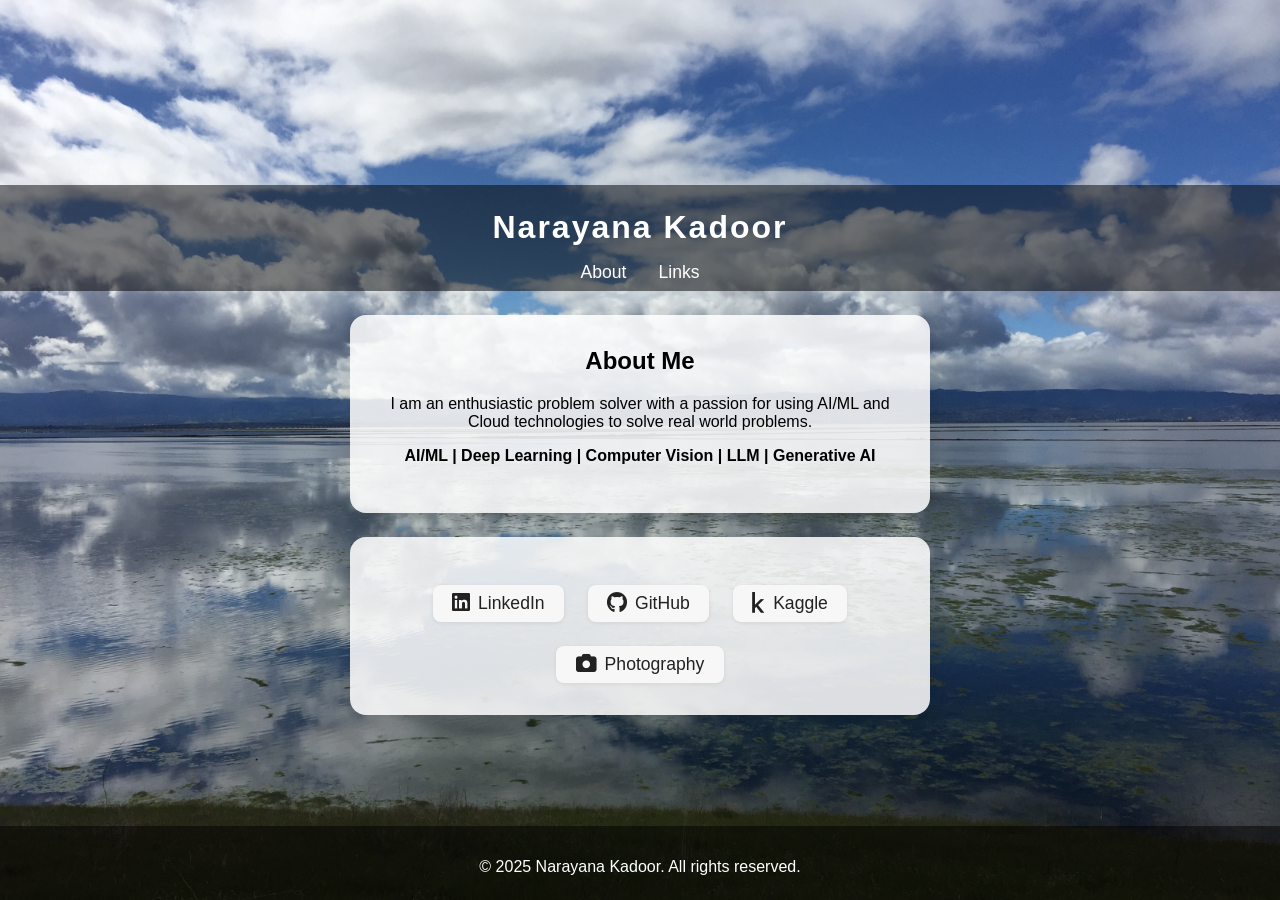
==== index.html @ 8e557610 "Updated image" ====
<!--<!DOCTYPE html> -->
<html lang="en">
<head>
    <meta charset="UTF-8">
    <meta name="viewport" content="width=device-width, initial-scale=1.0">
    <title>Welcome to My Website</title>
    <link rel="stylesheet" href="styles.css">
    <link rel="stylesheet" href="https://cdnjs.cloudflare.com/ajax/libs/font-awesome/6.0.0/css/all.min.css">
</head>
<body>
    <div class="hero">
        <nav>
            <div class="logo">Narayana Kadoor</div>
            <ul class="nav-links">
                <li><a href="#about">About</a></li>
                <li><a href="#social">Links</a></li>
            </ul>
        </nav>
    </div>

    <section id="about" class="section">
        <div class="container">
            <h2>About Me</h2>
            <p style="text-align: center">I am an enthusiastic problem solver with a passion for using AI/ML and Cloud technologies to solve real world problems.</p>
            <p style="text-align: center"><b>AI/ML | Deep Learning | Computer Vision | LLM | Generative AI</b></p>
        </div>
    </section>

    <section id="social" class="section">
        <div class="container">
            <div class="social-links">
                <a href="https://linkedin.com/in/nkadoor" class="social-link" target="_blank">
                    <i class="fab fa-linkedin"></i>
                    <span>LinkedIn</span>
                </a>
                <a href="https://github.com/nk2001" class="social-link" target="_blank">
                    <i class="fab fa-github"></i>
                    <span>GitHub</span>
                </a>
                <a href="https://kaggle.com/nkad2020" class="social-link" target="_blank">
                    <i class="fab fa-kaggle"></i>
                    <span>Kaggle</span>
                </a>
                <a href="https://www.flickr.com/photos/nkadoor/" class="social-link" target="_blank">
                    <i class="fas fa-camera"></i>
                    <span>Photography</span>
                </a>
            </div>
        </div>
    </section>

    <footer>
        <div class="container">
            <p>&copy; 2025 Narayana Kadoor. All rights reserved.</p>
        </div>
    </footer>
</body>
</html>
---- styles.css ----
/* Reset and base styles */
html, body {
  height: 100%;
  margin: 0;
  padding: 0;
  overflow: hidden; /* Prevent scrolling */
  font-family: 'Segoe UI', Arial, sans-serif;
}

body {
  min-height: 100vh;
  min-width: 100vw;
  background: url('images/background.jpg') no-repeat center center fixed;
  background-size: cover;
  display: flex;
  flex-direction: column;
  justify-content: center;
  align-items: center;
}

.hero {
  width: 100vw;
  background: rgba(0,0,0,0.5);
  padding: 1.5rem 0 0.5rem 0;
  box-sizing: border-box;
}

.logo {
  color: #fff;
  font-size: 2rem;
  font-weight: bold;
  letter-spacing: 2px;
  text-align: center;
}

nav {
  display: flex;
  flex-direction: column;
  align-items: center;
}

.nav-links {
  list-style: none;
  padding: 0;
  margin: 1rem 0 0 0;
  display: flex;
  gap: 2rem;
}

.nav-links li a {
  color: #fff;
  text-decoration: none;
  font-size: 1.1rem;
  font-weight: 500;
  transition: color 0.2s;
}

.nav-links li a:hover {
  color: #ffd700;
}

.section {
  background: rgba(255,255,255,0.85);
  border-radius: 16px;
  margin: 1.5rem auto 0 auto;
  padding: 2rem 2.5rem;
  max-width: 500px;
  box-shadow: 0 2px 16px rgba(0,0,0,0.12);
  text-align: center;
}

.section h2 {
  margin-top: 0;
}

.social-links {
  display: flex;
  flex-wrap: wrap;
  justify-content: center;
  gap: 1.5rem;
  margin-top: 1rem;
}

.social-link {
  display: flex;
  align-items: center;
  gap: 0.5rem;
  background: #f7f7f7;
  border-radius: 8px;
  padding: 0.5rem 1.2rem;
  text-decoration: none;
  color: #222;
  font-weight: 500;
  font-size: 1.1rem;
  box-shadow: 0 1px 4px rgba(0,0,0,0.08);
  transition: background 0.2s, color 0.2s;
}

.social-link i {
  font-size: 1.3rem;
}

.social-link:hover {
  background: #0077cc;
  color: #fff;
}

footer {
  width: 100vw;
  text-align: center;
  padding: 1rem 0 0.5rem 0;
  color: #fff;
  background: rgba(0,0,0,0.5);
  position: absolute;
  bottom: 0;
  left: 0;
}

@media (max-width: 600px) {
  .section {
    padding: 1rem 0.5rem;
    max-width: 95vw;
  }
  .nav-links {
    gap: 1rem;
  }
  .social-links {
    gap: 0.7rem;
  }
}
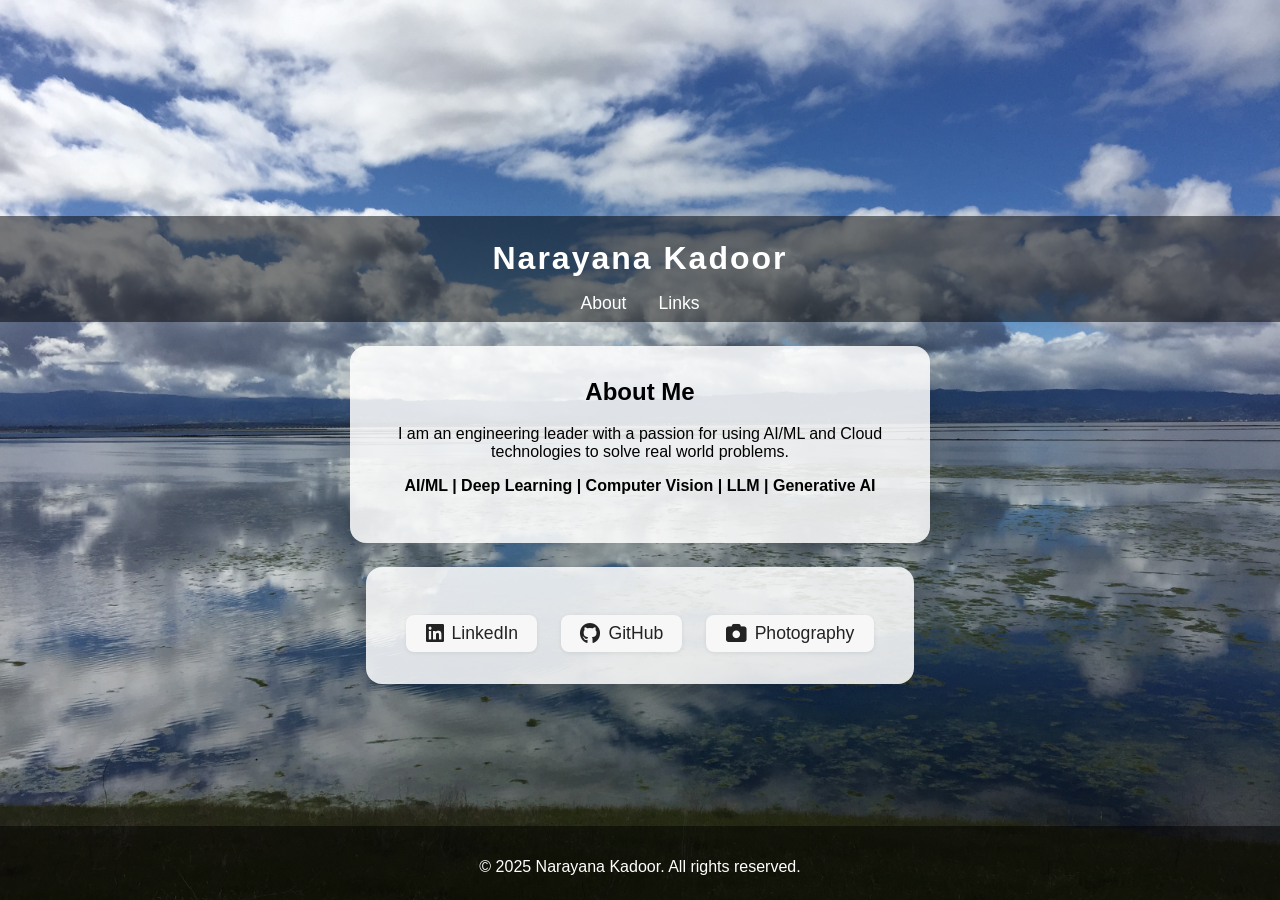
==== commit 944584be: "Update index.html" ====
--- a/index.html
+++ b/index.html
@@ -21,7 +21,7 @@
     <section id="about" class="section">
         <div class="container">
             <h2>About Me</h2>
-            <p style="text-align: center">I am an enthusiastic problem solver with a passion for using AI/ML and Cloud technologies to solve real world problems.</p>
+            <p style="text-align: center">I am an engineering leader with a passion for using AI/ML and Cloud technologies to solve real world problems.</p>
             <p style="text-align: center"><b>AI/ML | Deep Learning | Computer Vision | LLM | Generative AI</b></p>
         </div>
     </section>
@@ -37,10 +37,6 @@
                     <i class="fab fa-github"></i>
                     <span>GitHub</span>
                 </a>
-                <a href="https://kaggle.com/nkad2020" class="social-link" target="_blank">
-                    <i class="fab fa-kaggle"></i>
-                    <span>Kaggle</span>
-                </a>
                 <a href="https://www.flickr.com/photos/nkadoor/" class="social-link" target="_blank">
                     <i class="fas fa-camera"></i>
                     <span>Photography</span>
@@ -55,4 +51,4 @@
         </div>
     </footer>
 </body>
-</html> +</html> 
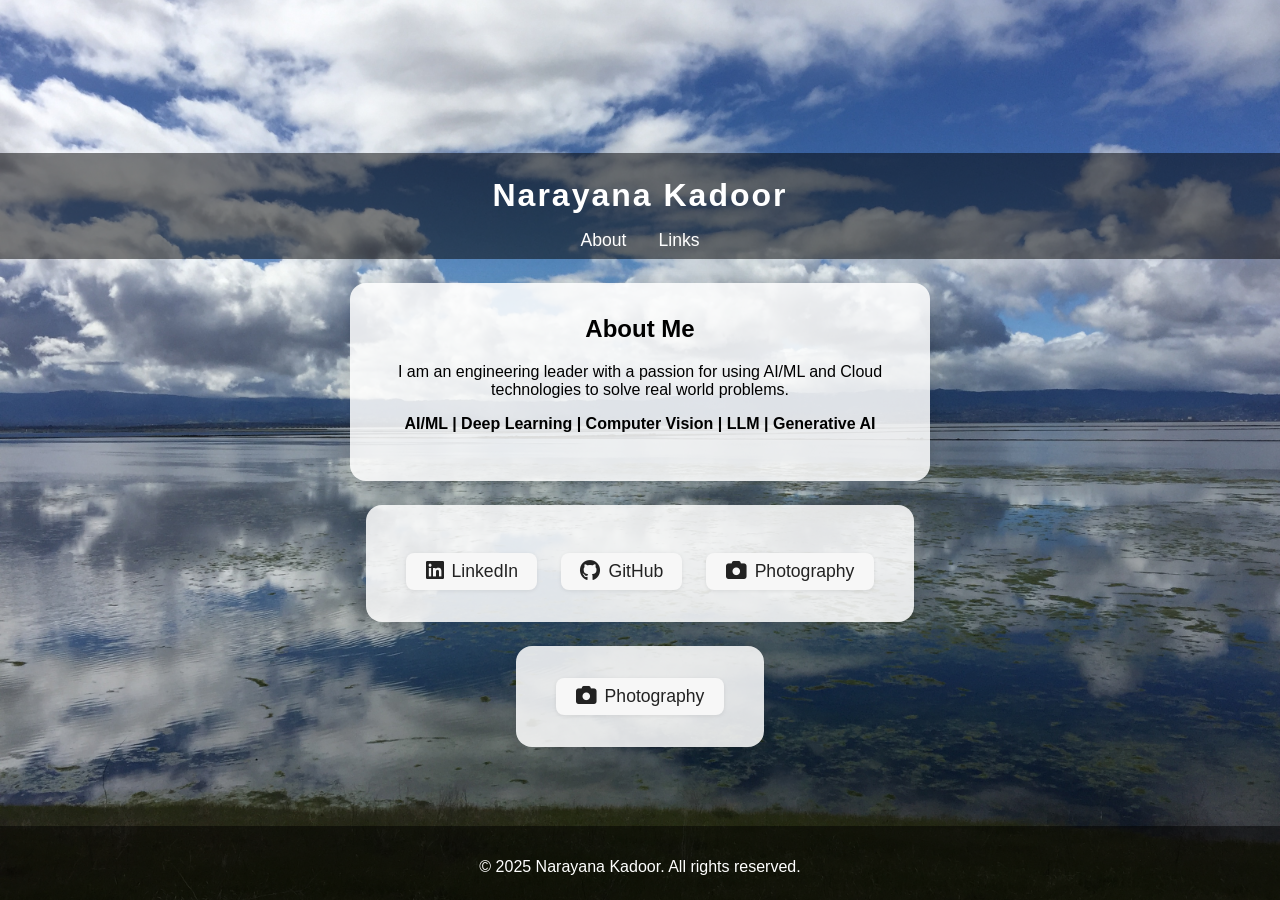
==== commit edaa633e: "Update index.html" ====
--- a/index.html
+++ b/index.html
@@ -44,7 +44,17 @@
             </div>
         </div>
     </section>
-
+  <section id="social" class="section">
+        <div class="container">
+            <div class="personal-links">
+                <a href="https://www.flickr.com/photos/nkadoor/" class="social-link" target="_blank">
+                    <i class="fas fa-camera"></i>
+                    <span>Photography</span>
+                </a>
+           </div>
+        </div>
+      </section>
+    
     <footer>
         <div class="container">
             <p>&copy; 2025 Narayana Kadoor. All rights reserved.</p>
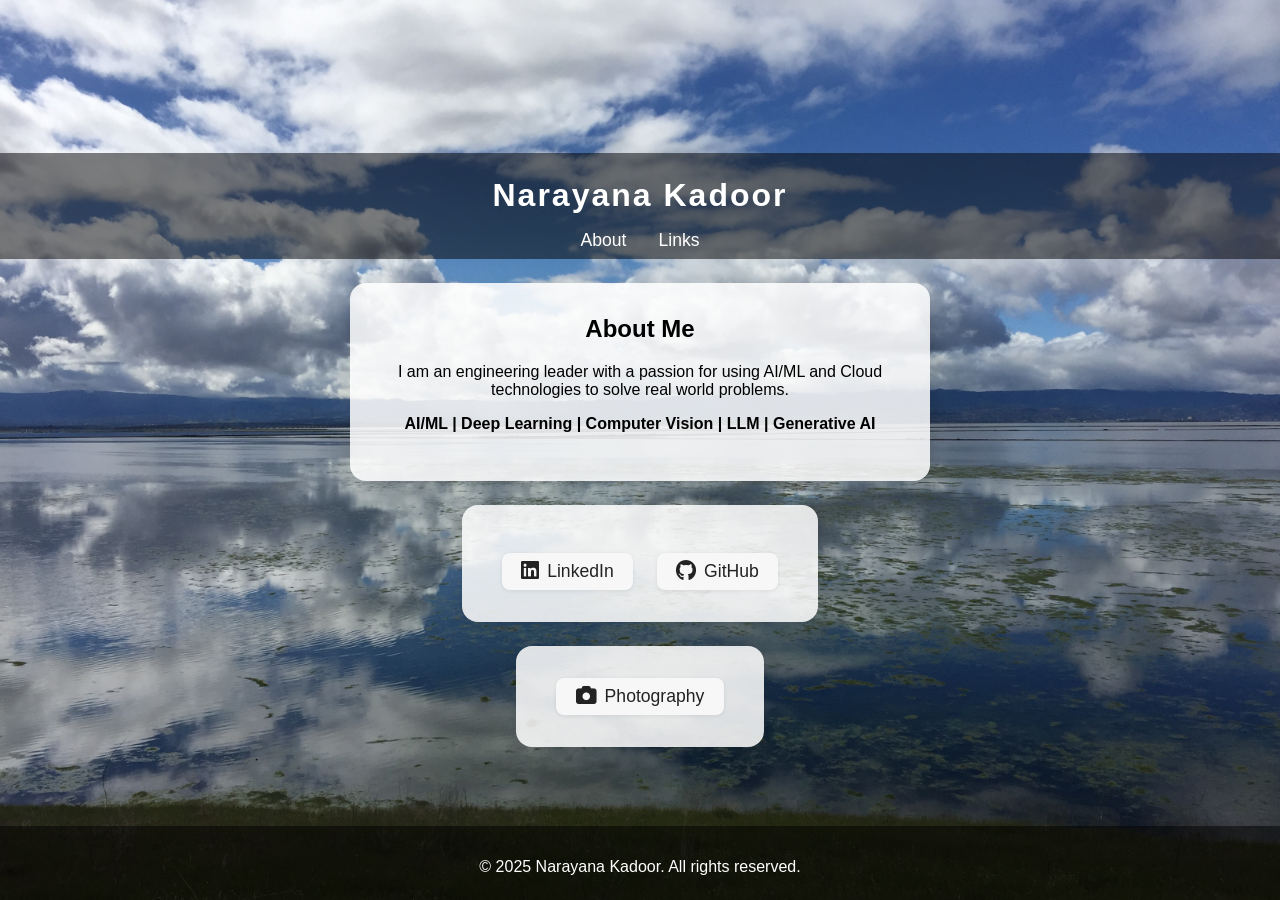
==== commit ace54dd7: "Update index.html" ====
--- a/index.html
+++ b/index.html
@@ -37,10 +37,6 @@
                     <i class="fab fa-github"></i>
                     <span>GitHub</span>
                 </a>
-                <a href="https://www.flickr.com/photos/nkadoor/" class="social-link" target="_blank">
-                    <i class="fas fa-camera"></i>
-                    <span>Photography</span>
-                </a>
             </div>
         </div>
     </section>
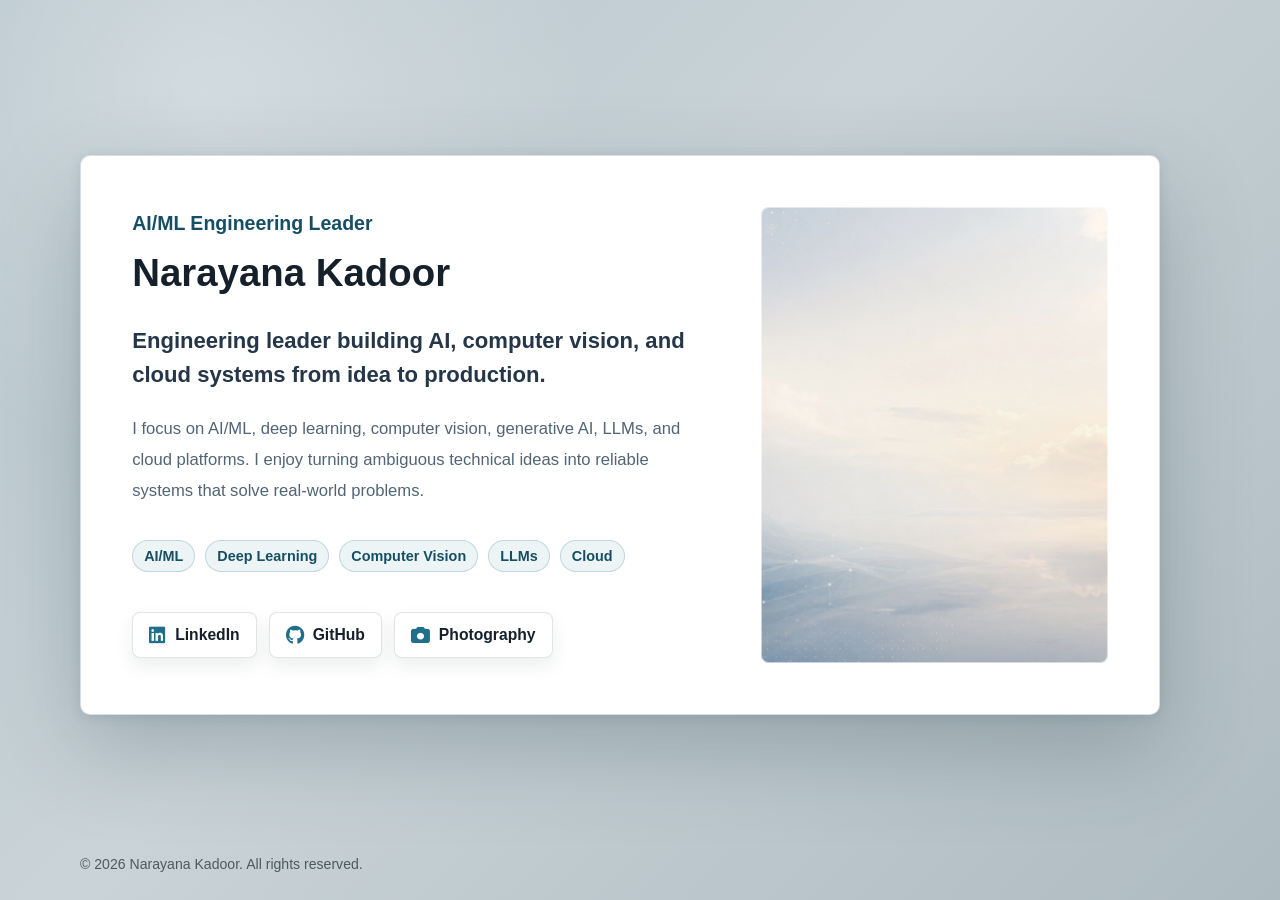
==== commit adcbe9de: "Polish personal website landing page" ====
--- a/index.html
+++ b/index.html
@@ -1,60 +1,58 @@
-<!--<!DOCTYPE html> -->
+<!DOCTYPE html>
 <html lang="en">
 <head>
     <meta charset="UTF-8">
     <meta name="viewport" content="width=device-width, initial-scale=1.0">
-    <title>Welcome to My Website</title>
+    <meta name="description" content="Narayana Kadoor is an engineering leader focused on AI/ML, computer vision, generative AI, and cloud platforms.">
+    <link rel="canonical" href="https://nkadoor.com/">
+    <meta property="og:title" content="Narayana Kadoor | AI/ML Engineering Leader">
+    <meta property="og:description" content="Engineering leader building AI, computer vision, and cloud systems from idea to production.">
+    <meta property="og:type" content="website">
+    <meta property="og:url" content="https://nkadoor.com/">
+    <meta property="og:image" content="https://nkadoor.com/images/background-professional.jpg">
+    <title>Narayana Kadoor | AI/ML Engineering Leader</title>
     <link rel="stylesheet" href="styles.css">
     <link rel="stylesheet" href="https://cdnjs.cloudflare.com/ajax/libs/font-awesome/6.0.0/css/all.min.css">
 </head>
 <body>
-    <div class="hero">
-        <nav>
-            <div class="logo">Narayana Kadoor</div>
-            <ul class="nav-links">
-                <li><a href="#about">About</a></li>
-                <li><a href="#social">Links</a></li>
-            </ul>
-        </nav>
-    </div>
+    <main class="page-shell">
+        <section id="about" class="profile-panel" aria-labelledby="intro-title">
+            <div class="profile-copy">
+                <p class="eyebrow">AI/ML Engineering Leader</p>
+                <h1 id="intro-title">Narayana Kadoor</h1>
+                <p class="lede">Engineering leader building AI, computer vision, and cloud systems from idea to production.</p>
+                <p class="bio">I focus on AI/ML, deep learning, computer vision, generative AI, LLMs, and cloud platforms. I enjoy turning ambiguous technical ideas into reliable systems that solve real-world problems.</p>
 
-    <section id="about" class="section">
-        <div class="container">
-            <h2>About Me</h2>
-            <p style="text-align: center">I am an engineering leader with a passion for using AI/ML and Cloud technologies to solve real world problems.</p>
-            <p style="text-align: center"><b>AI/ML | Deep Learning | Computer Vision | LLM | Generative AI</b></p>
-        </div>
-    </section>
+                <ul class="expertise-list" aria-label="Areas of expertise">
+                    <li>AI/ML</li>
+                    <li>Deep Learning</li>
+                    <li>Computer Vision</li>
+                    <li>LLMs</li>
+                    <li>Cloud</li>
+                </ul>
 
-    <section id="social" class="section">
-        <div class="container">
-            <div class="social-links">
-                <a href="https://linkedin.com/in/nkadoor" class="social-link" target="_blank">
-                    <i class="fab fa-linkedin"></i>
-                    <span>LinkedIn</span>
-                </a>
-                <a href="https://github.com/nk2001" class="social-link" target="_blank">
-                    <i class="fab fa-github"></i>
-                    <span>GitHub</span>
-                </a>
+                <div id="links" class="social-links" aria-label="Profile links">
+                    <a href="https://linkedin.com/in/nkadoor" class="social-link" target="_blank" rel="noopener noreferrer">
+                        <i class="fab fa-linkedin"></i>
+                        <span>LinkedIn</span>
+                    </a>
+                    <a href="https://github.com/nk2001" class="social-link" target="_blank" rel="noopener noreferrer">
+                        <i class="fab fa-github"></i>
+                        <span>GitHub</span>
+                    </a>
+                    <a href="https://www.flickr.com/photos/nkadoor/" class="social-link" target="_blank" rel="noopener noreferrer">
+                        <i class="fas fa-camera"></i>
+                        <span>Photography</span>
+                    </a>
+                </div>
             </div>
-        </div>
-    </section>
-  <section id="social" class="section">
-        <div class="container">
-            <div class="personal-links">
-                <a href="https://www.flickr.com/photos/nkadoor/" class="social-link" target="_blank">
-                    <i class="fas fa-camera"></i>
-                    <span>Photography</span>
-                </a>
-           </div>
-        </div>
-      </section>
-    
-    <footer>
-        <div class="container">
-            <p>&copy; 2025 Narayana Kadoor. All rights reserved.</p>
-        </div>
-    </footer>
+
+            <div class="profile-visual" aria-hidden="true"></div>
+        </section>
+
+        <footer>
+            <p>&copy; 2026 Narayana Kadoor. All rights reserved.</p>
+        </footer>
+    </main>
 </body>
-</html> 
+</html>
--- a/styles.css
+++ b/styles.css
@@ -1,130 +1,194 @@
-/* Reset and base styles */
-html, body {
-  height: 100%;
-  margin: 0;
-  padding: 0;
-  overflow: hidden; /* Prevent scrolling */
-  font-family: 'Segoe UI', Arial, sans-serif;
+* {
+  box-sizing: border-box;
+}
+
+:root {
+  --ink: #15202b;
+  --muted: #526476;
+  --panel: #ffffff;
+  --panel-border: rgba(31, 83, 104, 0.18);
+  --accent: #1f6f8b;
+  --accent-dark: #164f63;
+  --white: #fff;
+  --page: #c9d3d8;
+}
+
+html {
+  min-height: 100%;
+  scroll-behavior: smooth;
 }
 
 body {
   min-height: 100vh;
-  min-width: 100vw;
-  background: url('images/background.jpg') no-repeat center center fixed;
-  background-size: cover;
-  display: flex;
-  flex-direction: column;
-  justify-content: center;
-  align-items: center;
+  margin: 0;
+  color: var(--ink);
+  font-family: "Segoe UI", Arial, sans-serif;
+  background:
+    radial-gradient(circle at 16% 10%, rgba(255, 255, 255, 0.32), transparent 24rem),
+    linear-gradient(135deg, #b8c7ce 0%, var(--page) 44%, #aebbc1 100%);
 }
 
-.hero {
-  width: 100vw;
-  background: rgba(0,0,0,0.5);
-  padding: 1.5rem 0 0.5rem 0;
-  box-sizing: border-box;
+a {
+  color: inherit;
 }
 
-.logo {
-  color: #fff;
-  font-size: 2rem;
-  font-weight: bold;
-  letter-spacing: 2px;
-  text-align: center;
+.page-shell {
+  width: min(1120px, calc(100% - 40px));
+  min-height: 100vh;
+  margin: 0 auto;
+  padding: 42px 0 28px;
+  display: grid;
+  grid-template-rows: 1fr auto;
+  gap: 28px;
 }
 
-nav {
-  display: flex;
-  flex-direction: column;
-  align-items: center;
+.profile-panel {
+  align-self: center;
+  display: grid;
+  grid-template-columns: minmax(0, 1.25fr) minmax(320px, 0.75fr);
+  gap: clamp(28px, 4vw, 52px);
+  width: min(1080px, 100%);
+  min-height: 560px;
+  padding: clamp(30px, 4vw, 54px);
+  border: 1px solid var(--panel-border);
+  border-radius: 10px;
+  background: var(--panel);
+  box-shadow:
+    0 34px 90px rgba(47, 68, 79, 0.28),
+    0 2px 12px rgba(47, 68, 79, 0.12);
 }
 
-.nav-links {
-  list-style: none;
-  padding: 0;
-  margin: 1rem 0 0 0;
-  display: flex;
-  gap: 2rem;
+.profile-copy {
+  align-self: center;
 }
 
-.nav-links li a {
-  color: #fff;
-  text-decoration: none;
-  font-size: 1.1rem;
-  font-weight: 500;
-  transition: color 0.2s;
+.eyebrow {
+  margin: 0 0 16px;
+  color: var(--accent-dark);
+  font-size: clamp(1rem, 1.7vw, 1.22rem);
+  font-weight: 750;
+  letter-spacing: 0;
+  text-transform: none;
 }
 
-.nav-links li a:hover {
-  color: #ffd700;
+h1 {
+  margin: 0;
+  color: var(--ink);
+  font-size: clamp(2rem, 3vw, 2.75rem);
+  line-height: 1.12;
+  letter-spacing: 0;
 }
 
-.section {
-  background: rgba(255,255,255,0.85);
-  border-radius: 16px;
-  margin: 1.5rem auto 0 auto;
-  padding: 2rem 2.5rem;
-  max-width: 500px;
-  box-shadow: 0 2px 16px rgba(0,0,0,0.12);
-  text-align: center;
+.lede {
+  max-width: 650px;
+  margin: 30px 0 0;
+  color: #243647;
+  font-size: clamp(1.12rem, 2vw, 1.38rem);
+  font-weight: 650;
+  line-height: 1.55;
 }
 
-.section h2 {
-  margin-top: 0;
+.profile-visual {
+  min-height: 100%;
+  border-radius: 8px;
+  background:
+    linear-gradient(180deg, rgba(255, 255, 255, 0.08), rgba(21, 32, 43, 0.05)),
+    url("images/background-professional.jpg") center / cover no-repeat;
+  box-shadow: inset 0 0 0 1px rgba(255, 255, 255, 0.55);
+}
+
+.bio {
+  max-width: 660px;
+  margin: 22px 0 0;
+  color: var(--muted);
+  font-size: 1.04rem;
+  line-height: 1.85;
+}
+
+.expertise-list {
+  display: flex;
+  flex-wrap: wrap;
+  gap: 10px;
+  margin: 34px 0 0;
+  padding: 0;
+  list-style: none;
+}
+
+.expertise-list li {
+  padding: 7px 11px;
+  border: 1px solid rgba(31, 111, 139, 0.22);
+  border-radius: 999px;
+  color: var(--accent-dark);
+  background: rgba(31, 111, 139, 0.08);
+  font-size: 0.9rem;
+  font-weight: 700;
 }
 
 .social-links {
   display: flex;
   flex-wrap: wrap;
-  justify-content: center;
-  gap: 1.5rem;
-  margin-top: 1rem;
+  gap: 12px;
+  margin-top: 40px;
 }
 
 .social-link {
-  display: flex;
+  display: inline-flex;
   align-items: center;
-  gap: 0.5rem;
-  background: #f7f7f7;
+  justify-content: center;
+  gap: 9px;
+  min-height: 46px;
+  padding: 0 16px;
+  border: 1px solid rgba(21, 32, 43, 0.12);
   border-radius: 8px;
-  padding: 0.5rem 1.2rem;
+  color: var(--ink);
+  background: var(--white);
+  box-shadow: 0 8px 18px rgba(21, 32, 43, 0.08);
+  font-size: 0.98rem;
+  font-weight: 700;
   text-decoration: none;
-  color: #222;
-  font-weight: 500;
-  font-size: 1.1rem;
-  box-shadow: 0 1px 4px rgba(0,0,0,0.08);
-  transition: background 0.2s, color 0.2s;
+  transition: transform 160ms ease, border-color 160ms ease, box-shadow 160ms ease;
 }
 
 .social-link i {
-  font-size: 1.3rem;
+  color: var(--accent);
+  font-size: 1.18rem;
 }
 
-.social-link:hover {
-  background: #0077cc;
-  color: #fff;
+.social-link:hover,
+.social-link:focus-visible {
+  border-color: rgba(31, 111, 139, 0.45);
+  box-shadow: 0 12px 24px rgba(21, 32, 43, 0.13);
+  transform: translateY(-2px);
 }
 
 footer {
-  width: 100vw;
-  text-align: center;
-  padding: 1rem 0 0.5rem 0;
-  color: #fff;
-  background: rgba(0,0,0,0.5);
-  position: absolute;
-  bottom: 0;
-  left: 0;
+  color: rgba(21, 32, 43, 0.68);
+  font-size: 0.88rem;
 }
 
-@media (max-width: 600px) {
-  .section {
-    padding: 1rem 0.5rem;
-    max-width: 95vw;
+footer p {
+  margin: 0;
+}
+
+@media (max-width: 700px) {
+  .page-shell {
+    width: min(100% - 28px, 560px);
+    gap: 22px;
+    padding: 18px 0;
   }
-  .nav-links {
-    gap: 1rem;
+
+  .profile-panel {
+    display: block;
+    padding: 30px 22px;
+    min-height: 0;
   }
-  .social-links {
-    gap: 0.7rem;
+
+  .profile-visual {
+    min-height: 190px;
+    margin-top: 32px;
   }
-} +
+  .social-link {
+    flex: 1 1 145px;
+  }
+}
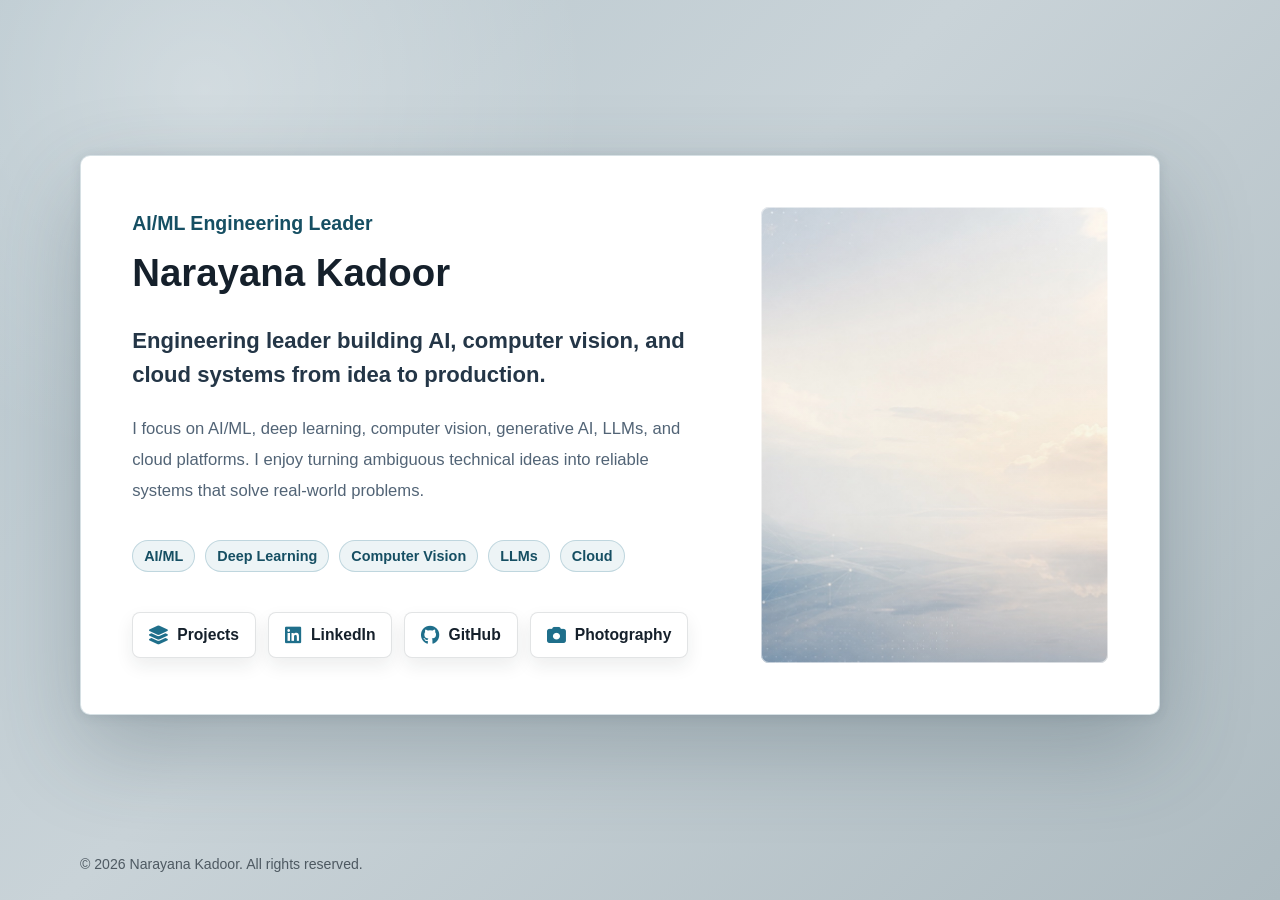
==== commit bd95ed0b: "Add projects page" ====
--- a/index.html
+++ b/index.html
@@ -32,6 +32,10 @@
                 </ul>
 
                 <div id="links" class="social-links" aria-label="Profile links">
+                    <a href="projects/" class="social-link">
+                        <i class="fas fa-layer-group"></i>
+                        <span>Projects</span>
+                    </a>
                     <a href="https://linkedin.com/in/nkadoor" class="social-link" target="_blank" rel="noopener noreferrer">
                         <i class="fab fa-linkedin"></i>
                         <span>LinkedIn</span>
--- a/styles.css
+++ b/styles.css
@@ -170,6 +170,102 @@
   margin: 0;
 }
 
+.projects-shell {
+  width: min(1180px, calc(100% - 40px));
+}
+
+.projects-panel {
+  align-self: center;
+  width: 100%;
+  padding: clamp(30px, 4vw, 54px);
+  border: 1px solid var(--panel-border);
+  border-radius: 10px;
+  background: var(--panel);
+  box-shadow:
+    0 34px 90px rgba(47, 68, 79, 0.28),
+    0 2px 12px rgba(47, 68, 79, 0.12);
+}
+
+.projects-intro {
+  max-width: 720px;
+}
+
+.back-link {
+  display: inline-flex;
+  align-items: center;
+  gap: 8px;
+  margin-bottom: 30px;
+  color: var(--accent-dark);
+  font-size: 0.94rem;
+  font-weight: 750;
+  text-decoration: none;
+}
+
+.back-link:hover,
+.back-link:focus-visible {
+  color: var(--ink);
+}
+
+.project-grid {
+  display: grid;
+  grid-template-columns: repeat(3, minmax(0, 1fr));
+  gap: 18px;
+  margin-top: 42px;
+}
+
+.project-card {
+  display: flex;
+  min-height: 260px;
+  padding: 24px;
+  flex-direction: column;
+  justify-content: space-between;
+  border: 1px solid rgba(21, 32, 43, 0.1);
+  border-radius: 8px;
+  background:
+    linear-gradient(180deg, rgba(248, 251, 252, 0.98), rgba(239, 245, 248, 0.94));
+  box-shadow: 0 12px 28px rgba(47, 68, 79, 0.08);
+}
+
+.project-kicker {
+  margin: 0 0 14px;
+  color: var(--accent-dark);
+  font-size: 0.78rem;
+  font-weight: 800;
+  letter-spacing: 0.08em;
+  text-transform: uppercase;
+}
+
+.project-card h2 {
+  margin: 0;
+  color: var(--ink);
+  font-size: 1.32rem;
+  line-height: 1.25;
+  letter-spacing: 0;
+}
+
+.project-card p {
+  margin: 16px 0 0;
+  color: var(--muted);
+  font-size: 0.98rem;
+  line-height: 1.7;
+}
+
+.project-link {
+  display: inline-flex;
+  align-items: center;
+  gap: 9px;
+  width: fit-content;
+  margin-top: 28px;
+  color: var(--accent-dark);
+  font-weight: 800;
+  text-decoration: none;
+}
+
+.project-link:hover,
+.project-link:focus-visible {
+  color: var(--ink);
+}
+
 @media (max-width: 700px) {
   .page-shell {
     width: min(100% - 28px, 560px);
@@ -191,4 +287,18 @@
   .social-link {
     flex: 1 1 145px;
   }
-}
+
+  .project-grid {
+    grid-template-columns: 1fr;
+  }
+
+  .project-card {
+    min-height: 0;
+  }
+}
+
+@media (min-width: 701px) and (max-width: 960px) {
+  .project-grid {
+    grid-template-columns: repeat(2, minmax(0, 1fr));
+  }
+}
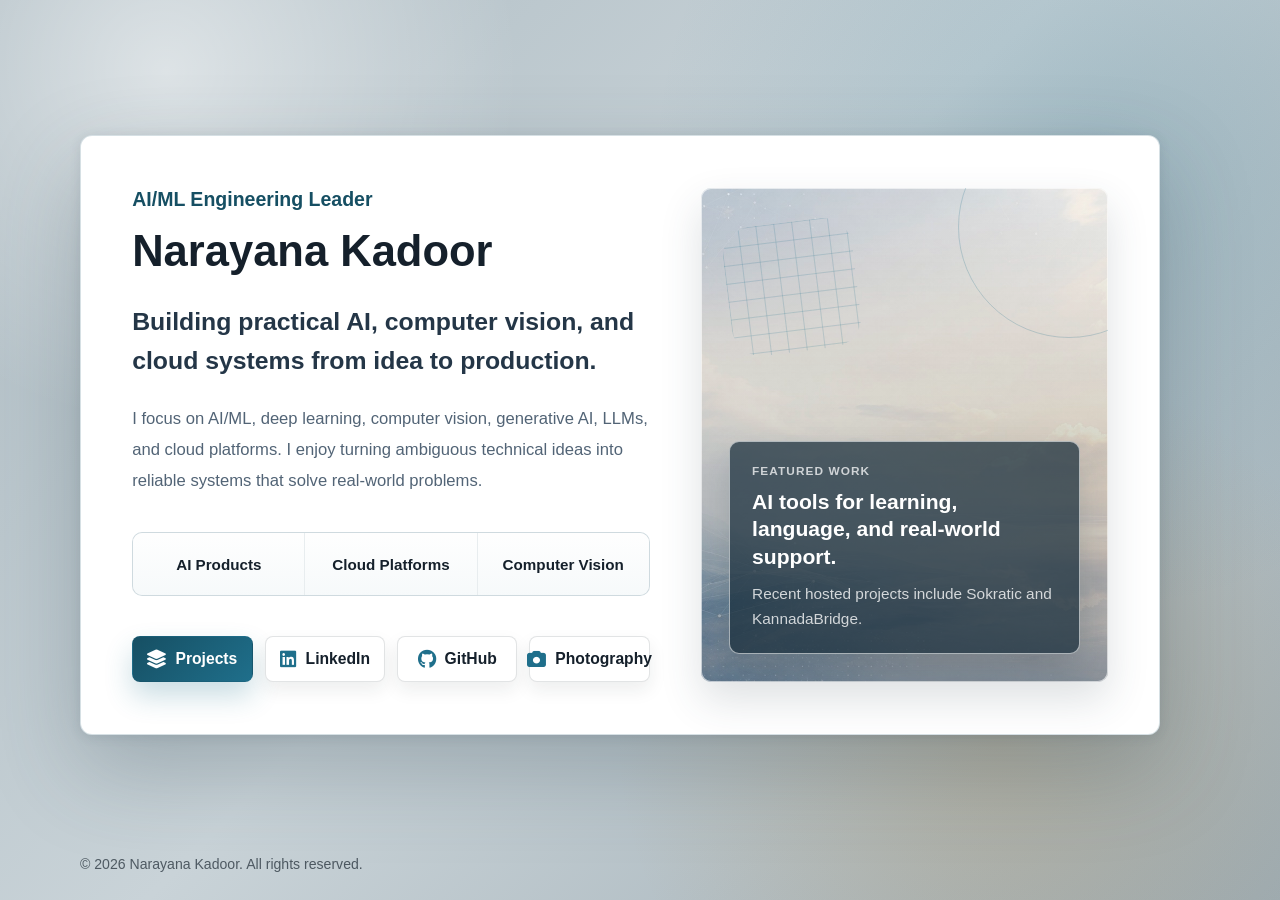
==== commit e55108fa: "Spruce up homepage" ====
--- a/index.html
+++ b/index.html
@@ -20,19 +20,23 @@
             <div class="profile-copy">
                 <p class="eyebrow">AI/ML Engineering Leader</p>
                 <h1 id="intro-title">Narayana Kadoor</h1>
-                <p class="lede">Engineering leader building AI, computer vision, and cloud systems from idea to production.</p>
+                <p class="lede">Building practical AI, computer vision, and cloud systems from idea to production.</p>
                 <p class="bio">I focus on AI/ML, deep learning, computer vision, generative AI, LLMs, and cloud platforms. I enjoy turning ambiguous technical ideas into reliable systems that solve real-world problems.</p>
 
-                <ul class="expertise-list" aria-label="Areas of expertise">
-                    <li>AI/ML</li>
-                    <li>Deep Learning</li>
-                    <li>Computer Vision</li>
-                    <li>LLMs</li>
-                    <li>Cloud</li>
-                </ul>
+                <div class="focus-strip" aria-label="Work focus">
+                    <div>
+                        <strong>AI Products</strong>
+                    </div>
+                    <div>
+                        <strong>Cloud Platforms</strong>
+                    </div>
+                    <div>
+                        <strong>Computer Vision</strong>
+                    </div>
+                </div>
 
                 <div id="links" class="social-links" aria-label="Profile links">
-                    <a href="projects/" class="social-link">
+                    <a href="projects/index.html" class="social-link primary-link">
                         <i class="fas fa-layer-group"></i>
                         <span>Projects</span>
                     </a>
@@ -51,7 +55,13 @@
                 </div>
             </div>
 
-            <div class="profile-visual" aria-hidden="true"></div>
+            <div class="profile-visual" aria-label="Project highlights">
+                <div class="visual-content">
+                    <span class="visual-kicker">Featured Work</span>
+                    <strong>AI tools for learning, language, and real-world support.</strong>
+                    <p>Recent hosted projects include Sokratic and KannadaBridge.</p>
+                </div>
+            </div>
         </section>
 
         <footer>
--- a/styles.css
+++ b/styles.css
@@ -9,6 +9,8 @@
   --panel-border: rgba(31, 83, 104, 0.18);
   --accent: #1f6f8b;
   --accent-dark: #164f63;
+  --gold: #b97818;
+  --green: #147e62;
   --white: #fff;
   --page: #c9d3d8;
 }
@@ -24,8 +26,10 @@
   color: var(--ink);
   font-family: "Segoe UI", Arial, sans-serif;
   background:
-    radial-gradient(circle at 16% 10%, rgba(255, 255, 255, 0.32), transparent 24rem),
-    linear-gradient(135deg, #b8c7ce 0%, var(--page) 44%, #aebbc1 100%);
+    radial-gradient(circle at 13% 8%, rgba(255, 255, 255, 0.55), transparent 22rem),
+    radial-gradient(circle at 86% 18%, rgba(31, 111, 139, 0.2), transparent 28rem),
+    radial-gradient(circle at 78% 82%, rgba(185, 120, 24, 0.18), transparent 24rem),
+    linear-gradient(135deg, #aebcc3 0%, var(--page) 48%, #9eacb3 100%);
 }
 
 a {
@@ -45,13 +49,13 @@
 .profile-panel {
   align-self: center;
   display: grid;
-  grid-template-columns: minmax(0, 1.25fr) minmax(320px, 0.75fr);
+  grid-template-columns: minmax(0, 1.12fr) minmax(340px, 0.88fr);
   gap: clamp(28px, 4vw, 52px);
   width: min(1080px, 100%);
-  min-height: 560px;
+  min-height: 590px;
   padding: clamp(30px, 4vw, 54px);
   border: 1px solid var(--panel-border);
-  border-radius: 10px;
+  border-radius: 12px;
   background: var(--panel);
   box-shadow:
     0 34px 90px rgba(47, 68, 79, 0.28),
@@ -74,59 +78,142 @@
 h1 {
   margin: 0;
   color: var(--ink);
-  font-size: clamp(2rem, 3vw, 2.75rem);
+  font-size: clamp(2.28rem, 3.4vw, 3.3rem);
   line-height: 1.12;
   letter-spacing: 0;
 }
 
 .lede {
   max-width: 650px;
-  margin: 30px 0 0;
+  margin: 28px 0 0;
   color: #243647;
-  font-size: clamp(1.12rem, 2vw, 1.38rem);
+  font-size: clamp(1.24rem, 2.2vw, 1.55rem);
   font-weight: 650;
   line-height: 1.55;
 }
 
 .profile-visual {
+  position: relative;
+  overflow: hidden;
+  display: flex;
+  align-items: flex-end;
   min-height: 100%;
-  border-radius: 8px;
-  background:
-    linear-gradient(180deg, rgba(255, 255, 255, 0.08), rgba(21, 32, 43, 0.05)),
+  padding: 28px;
+  border-radius: 10px;
+  background:
+    linear-gradient(180deg, rgba(10, 27, 40, 0.03), rgba(10, 27, 40, 0.28)),
     url("images/background-professional.jpg") center / cover no-repeat;
-  box-shadow: inset 0 0 0 1px rgba(255, 255, 255, 0.55);
+  box-shadow:
+    inset 0 0 0 1px rgba(255, 255, 255, 0.62),
+    0 18px 42px rgba(47, 68, 79, 0.16);
+}
+
+.profile-visual::before,
+.profile-visual::after {
+  position: absolute;
+  content: "";
+  pointer-events: none;
+}
+
+.profile-visual::before {
+  width: 220px;
+  height: 220px;
+  right: -72px;
+  top: -72px;
+  border: 1px solid rgba(31, 111, 139, 0.22);
+  border-radius: 50%;
+}
+
+.profile-visual::after {
+  width: 130px;
+  height: 130px;
+  left: 26px;
+  top: 34px;
+  border-radius: 30px;
+  background:
+    linear-gradient(90deg, rgba(31, 111, 139, 0.18) 1px, transparent 1px),
+    linear-gradient(rgba(31, 111, 139, 0.18) 1px, transparent 1px);
+  background-size: 18px 18px;
+  transform: rotate(-7deg);
+}
+
+.visual-content {
+  position: relative;
+  z-index: 1;
+  width: 100%;
+  padding: 22px;
+  border: 1px solid rgba(255, 255, 255, 0.58);
+  border-radius: 10px;
+  color: #fff;
+  background: rgba(12, 35, 49, 0.68);
+  box-shadow: 0 16px 36px rgba(10, 27, 40, 0.18);
+}
+
+.visual-kicker {
+  display: block;
+  margin-bottom: 10px;
+  color: rgba(255, 255, 255, 0.74);
+  font-size: 0.74rem;
+  font-weight: 800;
+  letter-spacing: 0.09em;
+  text-transform: uppercase;
+}
+
+.visual-content strong {
+  display: block;
+  font-size: 1.32rem;
+  line-height: 1.3;
+}
+
+.visual-content p {
+  margin: 12px 0 0;
+  color: rgba(255, 255, 255, 0.78);
+  font-size: 0.96rem;
+  line-height: 1.6;
 }
 
 .bio {
   max-width: 660px;
-  margin: 22px 0 0;
+  margin: 24px 0 0;
   color: var(--muted);
   font-size: 1.04rem;
   line-height: 1.85;
 }
 
-.expertise-list {
+.focus-strip {
   display: flex;
-  flex-wrap: wrap;
-  gap: 10px;
-  margin: 34px 0 0;
-  padding: 0;
-  list-style: none;
-}
-
-.expertise-list li {
-  padding: 7px 11px;
-  border: 1px solid rgba(31, 111, 139, 0.22);
-  border-radius: 999px;
-  color: var(--accent-dark);
-  background: rgba(31, 111, 139, 0.08);
-  font-size: 0.9rem;
+  gap: 1px;
+  width: 100%;
+  margin: 36px 0 0;
+  overflow: hidden;
+  border: 1px solid rgba(31, 83, 104, 0.12);
+  border-radius: 10px;
+  background: rgba(31, 83, 104, 0.1);
+}
+
+.focus-strip div {
+  display: flex;
+  align-items: center;
+  justify-content: center;
+  flex: 1;
+  min-width: 0;
+  min-height: 62px;
+  padding: 14px;
+  background:
+    linear-gradient(180deg, rgba(255, 255, 255, 0.96), rgba(247, 250, 251, 0.96));
+}
+
+.focus-strip strong {
+  display: block;
+  color: var(--ink);
+  font-size: 0.95rem;
   font-weight: 700;
+  line-height: 1.25;
 }
 
 .social-links {
-  display: flex;
-  flex-wrap: wrap;
+  display: grid;
+  grid-template-columns: repeat(4, minmax(0, 1fr));
   gap: 12px;
   margin-top: 40px;
 }
@@ -136,8 +223,9 @@
   align-items: center;
   justify-content: center;
   gap: 9px;
+  min-width: 0;
   min-height: 46px;
-  padding: 0 16px;
+  padding: 0 12px;
   border: 1px solid rgba(21, 32, 43, 0.12);
   border-radius: 8px;
   color: var(--ink);
@@ -149,9 +237,20 @@
   transition: transform 160ms ease, border-color 160ms ease, box-shadow 160ms ease;
 }
 
+.primary-link {
+  color: #fff;
+  border-color: rgba(31, 111, 139, 0.15);
+  background: linear-gradient(135deg, var(--accent-dark), var(--accent));
+  box-shadow: 0 14px 28px rgba(31, 111, 139, 0.24);
+}
+
 .social-link i {
   color: var(--accent);
   font-size: 1.18rem;
+}
+
+.primary-link i {
+  color: #fff;
 }
 
 .social-link:hover,
@@ -208,12 +307,14 @@
 
 .project-grid {
   display: grid;
-  grid-template-columns: repeat(3, minmax(0, 1fr));
+  grid-template-columns: repeat(2, minmax(0, 1fr));
   gap: 18px;
   margin-top: 42px;
 }
 
 .project-card {
+  position: relative;
+  overflow: hidden;
   display: flex;
   min-height: 260px;
   padding: 24px;
@@ -222,13 +323,89 @@
   border: 1px solid rgba(21, 32, 43, 0.1);
   border-radius: 8px;
   background:
-    linear-gradient(180deg, rgba(248, 251, 252, 0.98), rgba(239, 245, 248, 0.94));
-  box-shadow: 0 12px 28px rgba(47, 68, 79, 0.08);
+    radial-gradient(circle at 92% 14%, var(--card-glow), transparent 8.5rem),
+    linear-gradient(135deg, rgba(255, 255, 255, 0.96), var(--card-bg));
+  box-shadow: 0 14px 32px rgba(47, 68, 79, 0.1);
+  transition: transform 180ms ease, box-shadow 180ms ease, border-color 180ms ease;
+}
+
+.project-card::before,
+.project-card::after {
+  position: absolute;
+  content: "";
+  pointer-events: none;
+}
+
+.project-card::before {
+  width: 170px;
+  height: 170px;
+  right: -58px;
+  top: -58px;
+  border: 1px solid var(--card-line);
+  border-radius: 50%;
+}
+
+.project-card::after {
+  width: 110px;
+  height: 110px;
+  right: 28px;
+  bottom: 32px;
+  border-radius: 28px;
+  background:
+    linear-gradient(90deg, var(--card-line) 1px, transparent 1px),
+    linear-gradient(var(--card-line) 1px, transparent 1px);
+  background-size: 18px 18px;
+  opacity: 0.55;
+  transform: rotate(8deg);
+}
+
+.project-card:hover {
+  border-color: var(--card-border);
+  box-shadow: 0 22px 42px rgba(47, 68, 79, 0.16);
+  transform: translateY(-3px);
+}
+
+.project-card > * {
+  position: relative;
+  z-index: 1;
+}
+
+.project-card-sokratic {
+  --card-bg: #fff7e8;
+  --card-glow: rgba(246, 179, 82, 0.42);
+  --card-line: rgba(174, 111, 28, 0.18);
+  --card-border: rgba(174, 111, 28, 0.3);
+  --card-accent: #9a6219;
+}
+
+.project-card-kannada {
+  --card-bg: #eaf7f2;
+  --card-glow: rgba(58, 165, 134, 0.34);
+  --card-line: rgba(20, 126, 98, 0.18);
+  --card-border: rgba(20, 126, 98, 0.3);
+  --card-accent: #147e62;
+}
+
+.project-icon {
+  display: grid;
+  width: 52px;
+  height: 52px;
+  margin-bottom: 22px;
+  place-items: center;
+  border: 1px solid rgba(255, 255, 255, 0.6);
+  border-radius: 8px;
+  color: #fff;
+  background: var(--card-accent);
+  box-shadow: 0 12px 22px rgba(47, 68, 79, 0.16);
+}
+
+.project-icon i {
+  font-size: 1.35rem;
 }
 
 .project-kicker {
   margin: 0 0 14px;
-  color: var(--accent-dark);
+  color: var(--card-accent);
   font-size: 0.78rem;
   font-weight: 800;
   letter-spacing: 0.08em;
@@ -256,7 +433,7 @@
   gap: 9px;
   width: fit-content;
   margin-top: 28px;
-  color: var(--accent-dark);
+  color: var(--card-accent);
   font-weight: 800;
   text-decoration: none;
 }
@@ -282,10 +459,23 @@
   .profile-visual {
     min-height: 190px;
     margin-top: 32px;
+    padding: 18px;
   }
 
   .social-link {
-    flex: 1 1 145px;
+    min-width: 0;
+  }
+
+  .social-links {
+    grid-template-columns: repeat(2, minmax(0, 1fr));
+  }
+
+  .focus-strip {
+    flex-direction: column;
+  }
+
+  .visual-content {
+    padding: 18px;
   }
 
   .project-grid {
@@ -297,8 +487,8 @@
   }
 }
 
-@media (min-width: 701px) and (max-width: 960px) {
+@media (min-width: 701px) and (max-width: 860px) {
   .project-grid {
-    grid-template-columns: repeat(2, minmax(0, 1fr));
-  }
-}
+    grid-template-columns: 1fr;
+  }
+}
